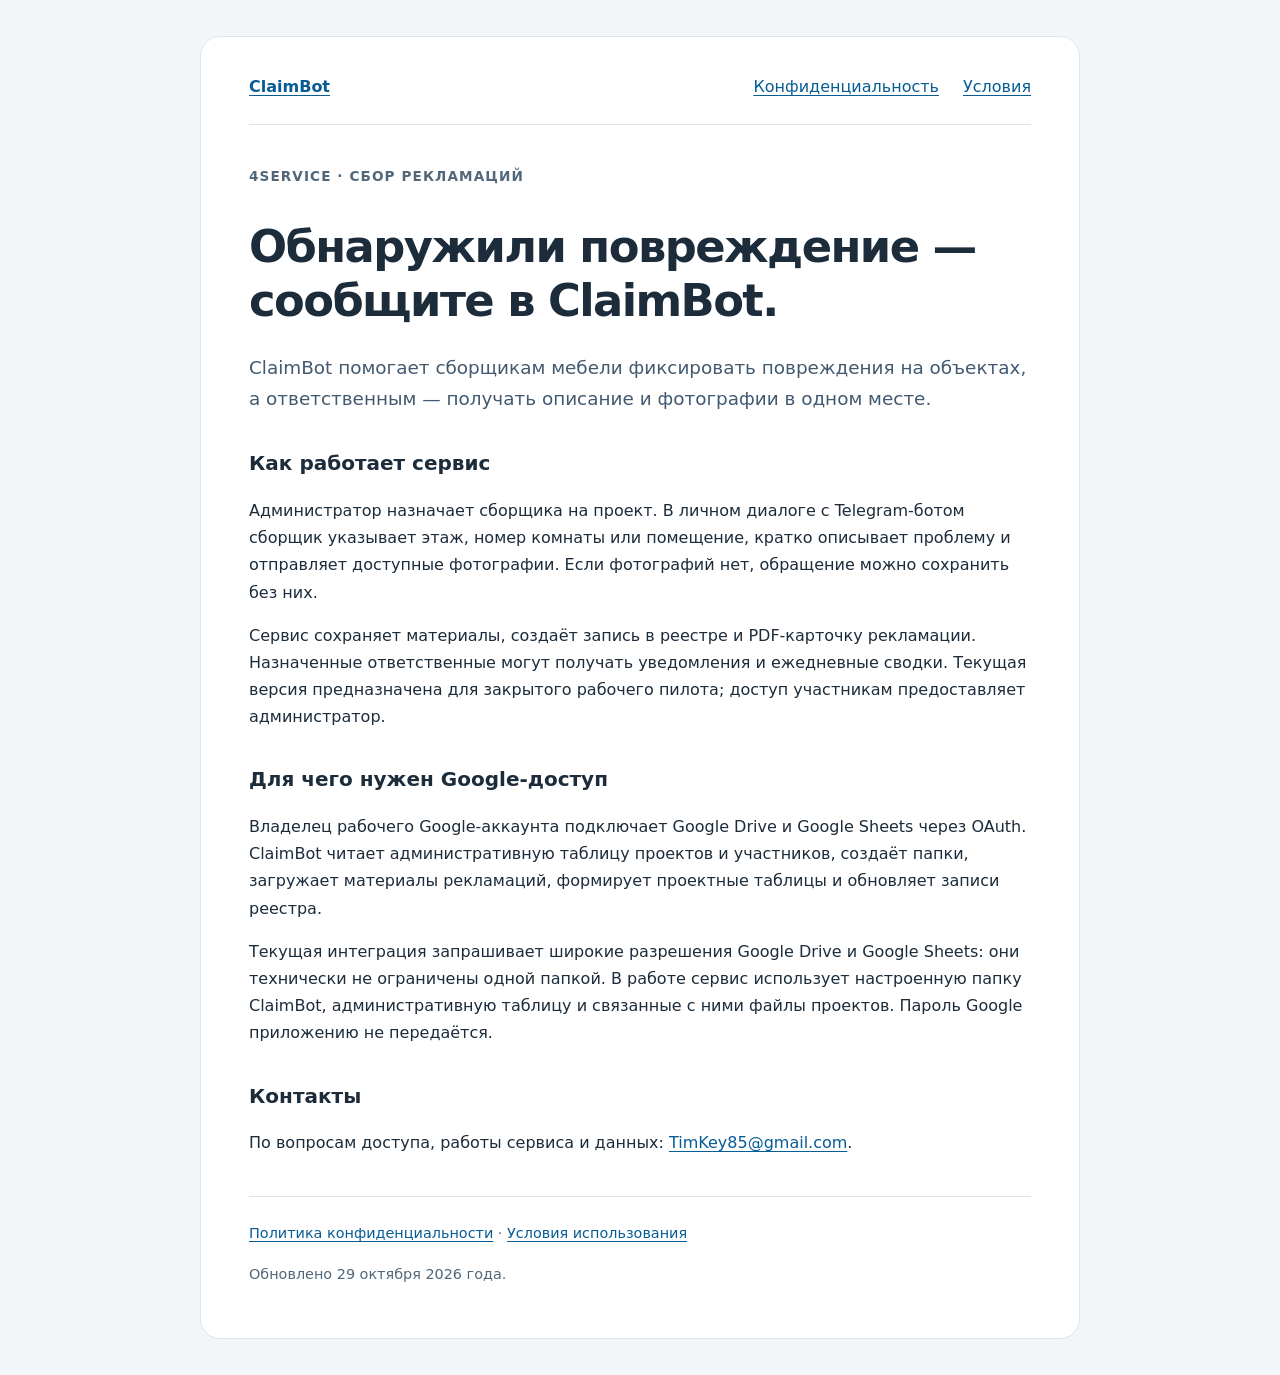
==== index.html @ 5663c94a "docs: publish ClaimBot information and policies" ====
<!doctype html>
<html lang="ru">
<head><meta charset="utf-8"><meta name="viewport" content="width=device-width,initial-scale=1"><title>ClaimBot — сбор рекламаций</title><link rel="stylesheet" href="style.css"></head>
<body><main>
<nav aria-label="Навигация"><a href="./">ClaimBot</a><a href="privacy.html">Конфиденциальность</a><a href="terms.html">Условия</a></nav>
<p class="eyebrow">4service · Сбор рекламаций</p>
<h1>Обнаружили повреждение — сообщите в ClaimBot.</h1>
<p class="lead">ClaimBot помогает сборщикам мебели фиксировать повреждения на объектах, а ответственным — получать описание и фотографии в одном месте.</p>
<h2>Как работает сервис</h2>
<p>Администратор назначает сборщика на проект. В личном диалоге с Telegram-ботом сборщик указывает этаж, номер комнаты или помещение, кратко описывает проблему и отправляет доступные фотографии. Если фотографий нет, обращение можно сохранить без них.</p>
<p>Сервис сохраняет материалы, создаёт запись в реестре и PDF-карточку рекламации. Назначенные ответственные могут получать уведомления и ежедневные сводки. Текущая версия предназначена для закрытого рабочего пилота; доступ участникам предоставляет администратор.</p>
<h2>Для чего нужен Google-доступ</h2>
<p>Владелец рабочего Google-аккаунта подключает Google Drive и Google Sheets через OAuth. ClaimBot читает административную таблицу проектов и участников, создаёт папки, загружает материалы рекламаций, формирует проектные таблицы и обновляет записи реестра.</p>
<p>Текущая интеграция запрашивает широкие разрешения Google Drive и Google Sheets: они технически не ограничены одной папкой. В работе сервис использует настроенную папку ClaimBot, административную таблицу и связанные с ними файлы проектов. Пароль Google приложению не передаётся.</p>
<h2>Контакты</h2>
<p>По вопросам доступа, работы сервиса и данных: <a href="mailto:TimKey85@gmail.com">TimKey85@gmail.com</a>.</p>
<footer><a href="privacy.html">Политика конфиденциальности</a> · <a href="terms.html">Условия использования</a><p>Обновлено 29 октября 2026 года.</p></footer>
</main></body></html>
---- style.css ----
:root{font-family:system-ui,-apple-system,"Segoe UI",sans-serif;color:#1c2c3b;background:#f3f6f9;line-height:1.7}*{box-sizing:border-box}body{margin:0}main{max-width:880px;margin:36px auto;padding:36px 48px;background:#fff;border:1px solid #dde5ec;border-radius:20px}nav{display:flex;flex-wrap:wrap;gap:12px 24px;padding-bottom:24px;border-bottom:1px solid #dde5ec}a{color:#075c96;text-underline-offset:3px}a:hover{color:#003b64}a:focus-visible{outline:3px solid #e19b27;outline-offset:4px}nav a:first-child{font-weight:750;margin-right:auto}h1{font-size:clamp(1.9rem,4.5vw,2.8rem);line-height:1.2;letter-spacing:-.035em;margin:32px 0 24px}h2{font-size:1.25rem;margin-top:32px}p{margin:16px 0}.eyebrow{margin-top:40px;color:#526779;font-size:.85rem;font-weight:650;text-transform:uppercase;letter-spacing:.08em}.lead{font-size:1.15rem;color:#425970}footer{margin-top:40px;padding-top:24px;border-top:1px solid #dde5ec;font-size:.9rem;color:#526779}@media(max-width:600px){main{margin:0;padding:24px;border:0;border-radius:0}nav{gap:12px;font-size:.9rem}nav a:first-child{width:100%}}
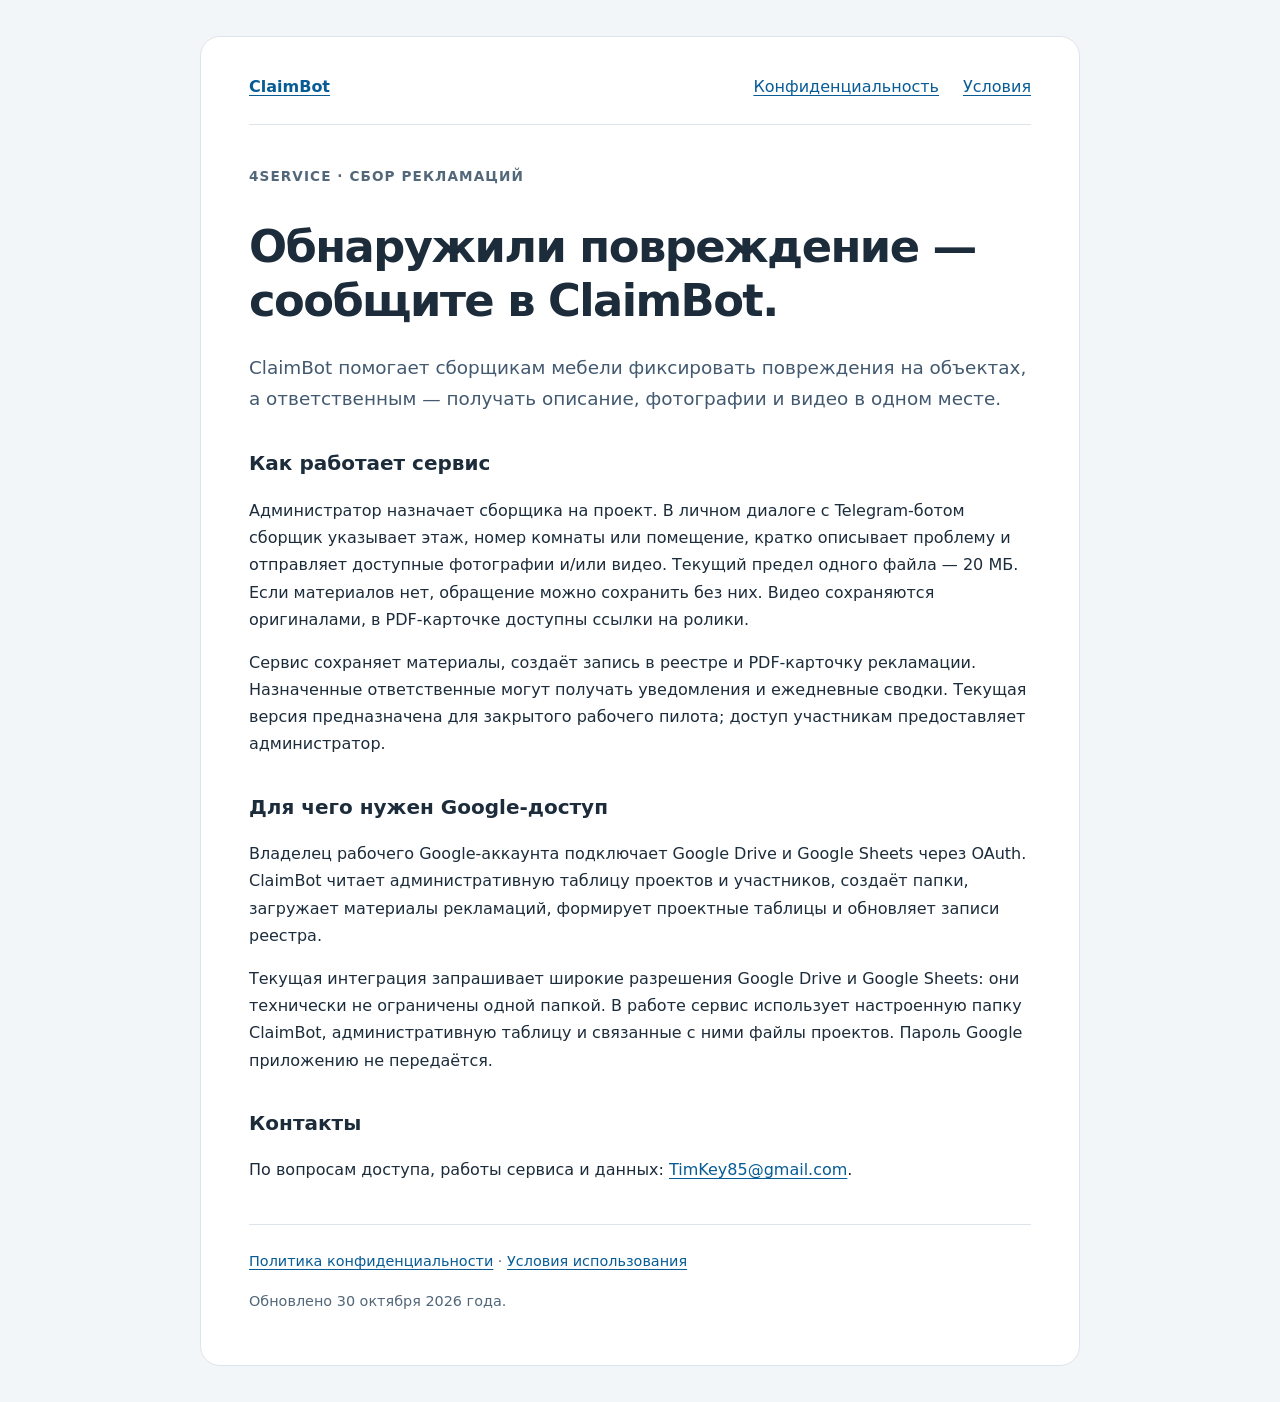
==== commit 1b5db88f: "docs: publish ClaimBot information and policies" ====
--- a/index.html
+++ b/index.html
@@ -1,18 +1,18 @@
-<!doctype html>
-<html lang="ru">
-<head><meta charset="utf-8"><meta name="viewport" content="width=device-width,initial-scale=1"><title>ClaimBot — сбор рекламаций</title><link rel="stylesheet" href="style.css"></head>
-<body><main>
-<nav aria-label="Навигация"><a href="./">ClaimBot</a><a href="privacy.html">Конфиденциальность</a><a href="terms.html">Условия</a></nav>
-<p class="eyebrow">4service · Сбор рекламаций</p>
-<h1>Обнаружили повреждение — сообщите в ClaimBot.</h1>
-<p class="lead">ClaimBot помогает сборщикам мебели фиксировать повреждения на объектах, а ответственным — получать описание и фотографии в одном месте.</p>
-<h2>Как работает сервис</h2>
-<p>Администратор назначает сборщика на проект. В личном диалоге с Telegram-ботом сборщик указывает этаж, номер комнаты или помещение, кратко описывает проблему и отправляет доступные фотографии. Если фотографий нет, обращение можно сохранить без них.</p>
-<p>Сервис сохраняет материалы, создаёт запись в реестре и PDF-карточку рекламации. Назначенные ответственные могут получать уведомления и ежедневные сводки. Текущая версия предназначена для закрытого рабочего пилота; доступ участникам предоставляет администратор.</p>
-<h2>Для чего нужен Google-доступ</h2>
-<p>Владелец рабочего Google-аккаунта подключает Google Drive и Google Sheets через OAuth. ClaimBot читает административную таблицу проектов и участников, создаёт папки, загружает материалы рекламаций, формирует проектные таблицы и обновляет записи реестра.</p>
-<p>Текущая интеграция запрашивает широкие разрешения Google Drive и Google Sheets: они технически не ограничены одной папкой. В работе сервис использует настроенную папку ClaimBot, административную таблицу и связанные с ними файлы проектов. Пароль Google приложению не передаётся.</p>
-<h2>Контакты</h2>
-<p>По вопросам доступа, работы сервиса и данных: <a href="mailto:TimKey85@gmail.com">TimKey85@gmail.com</a>.</p>
-<footer><a href="privacy.html">Политика конфиденциальности</a> · <a href="terms.html">Условия использования</a><p>Обновлено 29 октября 2026 года.</p></footer>
-</main></body></html>
+<!doctype html>
+<html lang="ru">
+<head><meta charset="utf-8"><meta name="viewport" content="width=device-width,initial-scale=1"><title>ClaimBot — сбор рекламаций</title><link rel="stylesheet" href="style.css"></head>
+<body><main>
+<nav aria-label="Навигация"><a href="./">ClaimBot</a><a href="privacy.html">Конфиденциальность</a><a href="terms.html">Условия</a></nav>
+<p class="eyebrow">4service · Сбор рекламаций</p>
+<h1>Обнаружили повреждение — сообщите в ClaimBot.</h1>
+<p class="lead">ClaimBot помогает сборщикам мебели фиксировать повреждения на объектах, а ответственным — получать описание, фотографии и видео в одном месте.</p>
+<h2>Как работает сервис</h2>
+<p>Администратор назначает сборщика на проект. В личном диалоге с Telegram-ботом сборщик указывает этаж, номер комнаты или помещение, кратко описывает проблему и отправляет доступные фотографии и/или видео. Текущий предел одного файла — 20 МБ. Если материалов нет, обращение можно сохранить без них. Видео сохраняются оригиналами, в PDF-карточке доступны ссылки на ролики.</p>
+<p>Сервис сохраняет материалы, создаёт запись в реестре и PDF-карточку рекламации. Назначенные ответственные могут получать уведомления и ежедневные сводки. Текущая версия предназначена для закрытого рабочего пилота; доступ участникам предоставляет администратор.</p>
+<h2>Для чего нужен Google-доступ</h2>
+<p>Владелец рабочего Google-аккаунта подключает Google Drive и Google Sheets через OAuth. ClaimBot читает административную таблицу проектов и участников, создаёт папки, загружает материалы рекламаций, формирует проектные таблицы и обновляет записи реестра.</p>
+<p>Текущая интеграция запрашивает широкие разрешения Google Drive и Google Sheets: они технически не ограничены одной папкой. В работе сервис использует настроенную папку ClaimBot, административную таблицу и связанные с ними файлы проектов. Пароль Google приложению не передаётся.</p>
+<h2>Контакты</h2>
+<p>По вопросам доступа, работы сервиса и данных: <a href="mailto:TimKey85@gmail.com">TimKey85@gmail.com</a>.</p>
+<footer><a href="privacy.html">Политика конфиденциальности</a> · <a href="terms.html">Условия использования</a><p>Обновлено 30 октября 2026 года.</p></footer>
+</main></body></html>
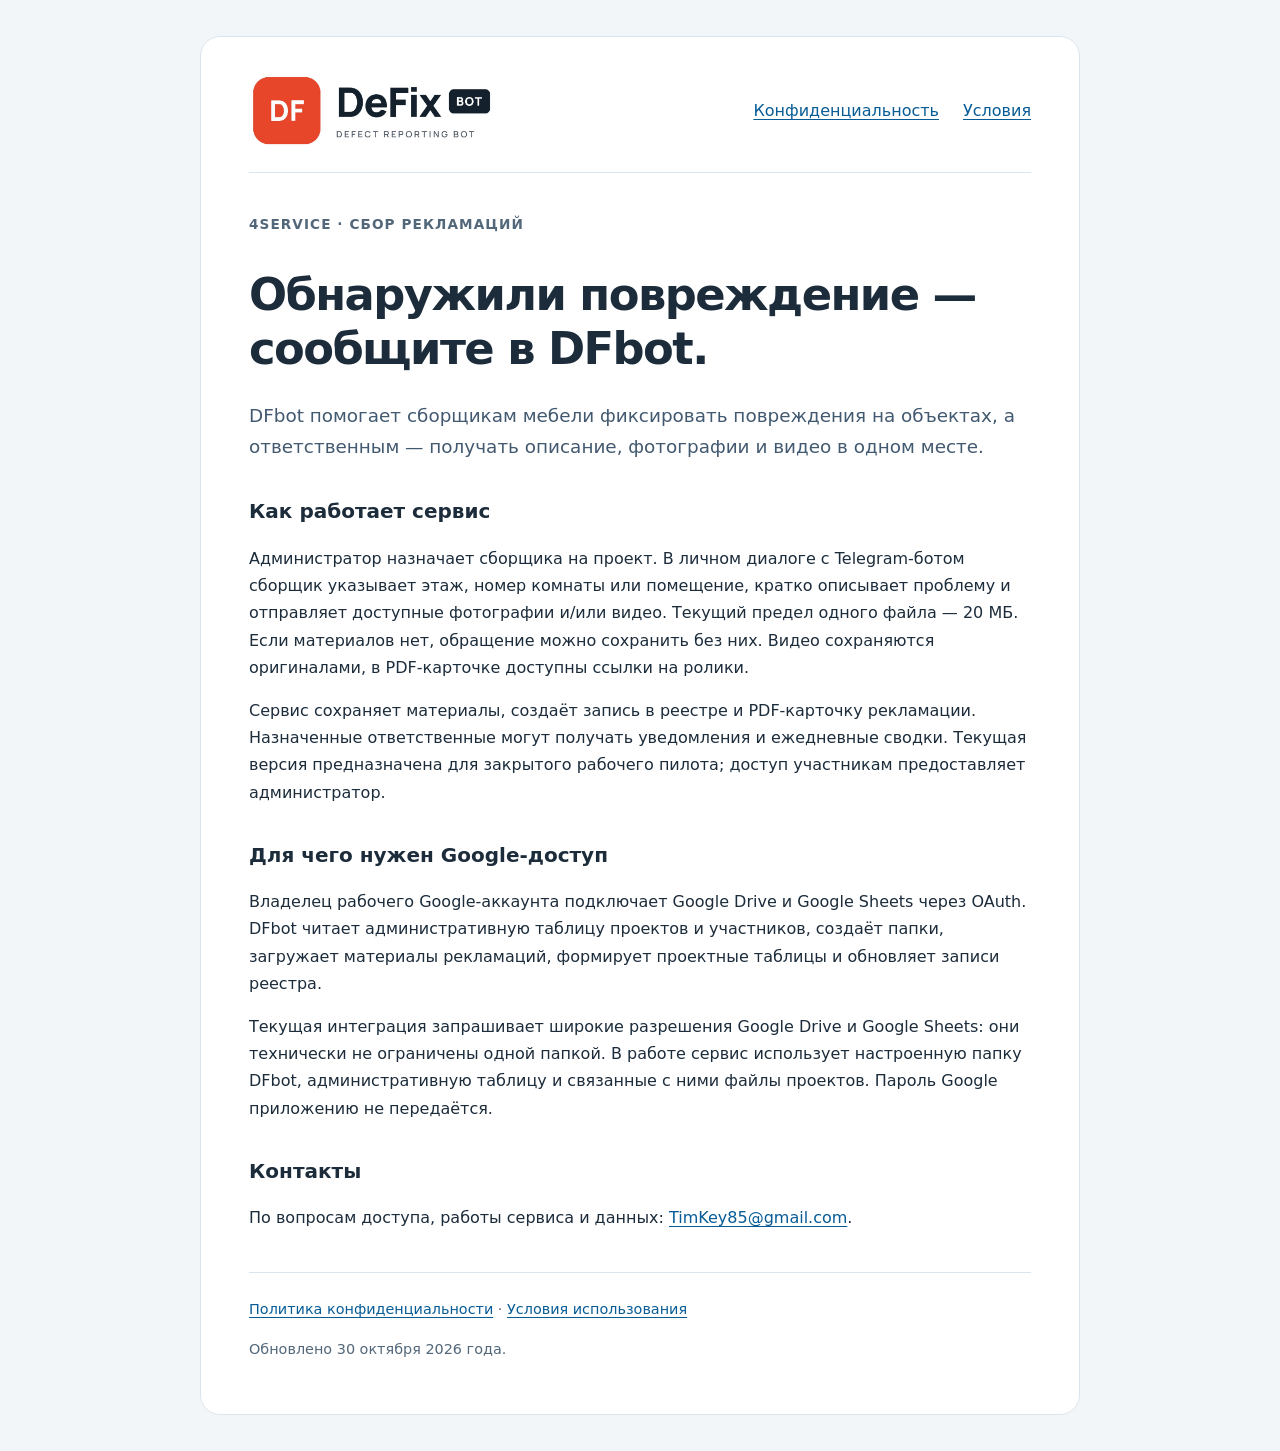
==== commit f6b1394d: "docs: publish DFbot information and policies" ====
--- a/index.html
+++ b/index.html
@@ -1,17 +1,17 @@
 <!doctype html>
 <html lang="ru">
-<head><meta charset="utf-8"><meta name="viewport" content="width=device-width,initial-scale=1"><title>ClaimBot — сбор рекламаций</title><link rel="stylesheet" href="style.css"></head>
+<head><meta charset="utf-8"><meta name="viewport" content="width=device-width,initial-scale=1"><title>DFbot — сбор рекламаций</title><link rel="stylesheet" href="style.css"></head>
 <body><main>
-<nav aria-label="Навигация"><a href="./">ClaimBot</a><a href="privacy.html">Конфиденциальность</a><a href="terms.html">Условия</a></nav>
+<nav aria-label="Навигация"><a href="./" aria-label="DFbot"><img class="brand-logo" src="dfbot-logo.png" alt="DFbot — DeFix BOT"></a><a href="privacy.html">Конфиденциальность</a><a href="terms.html">Условия</a></nav>
 <p class="eyebrow">4service · Сбор рекламаций</p>
-<h1>Обнаружили повреждение — сообщите в ClaimBot.</h1>
-<p class="lead">ClaimBot помогает сборщикам мебели фиксировать повреждения на объектах, а ответственным — получать описание, фотографии и видео в одном месте.</p>
+<h1>Обнаружили повреждение — сообщите в DFbot.</h1>
+<p class="lead">DFbot помогает сборщикам мебели фиксировать повреждения на объектах, а ответственным — получать описание, фотографии и видео в одном месте.</p>
 <h2>Как работает сервис</h2>
 <p>Администратор назначает сборщика на проект. В личном диалоге с Telegram-ботом сборщик указывает этаж, номер комнаты или помещение, кратко описывает проблему и отправляет доступные фотографии и/или видео. Текущий предел одного файла — 20 МБ. Если материалов нет, обращение можно сохранить без них. Видео сохраняются оригиналами, в PDF-карточке доступны ссылки на ролики.</p>
 <p>Сервис сохраняет материалы, создаёт запись в реестре и PDF-карточку рекламации. Назначенные ответственные могут получать уведомления и ежедневные сводки. Текущая версия предназначена для закрытого рабочего пилота; доступ участникам предоставляет администратор.</p>
 <h2>Для чего нужен Google-доступ</h2>
-<p>Владелец рабочего Google-аккаунта подключает Google Drive и Google Sheets через OAuth. ClaimBot читает административную таблицу проектов и участников, создаёт папки, загружает материалы рекламаций, формирует проектные таблицы и обновляет записи реестра.</p>
-<p>Текущая интеграция запрашивает широкие разрешения Google Drive и Google Sheets: они технически не ограничены одной папкой. В работе сервис использует настроенную папку ClaimBot, административную таблицу и связанные с ними файлы проектов. Пароль Google приложению не передаётся.</p>
+<p>Владелец рабочего Google-аккаунта подключает Google Drive и Google Sheets через OAuth. DFbot читает административную таблицу проектов и участников, создаёт папки, загружает материалы рекламаций, формирует проектные таблицы и обновляет записи реестра.</p>
+<p>Текущая интеграция запрашивает широкие разрешения Google Drive и Google Sheets: они технически не ограничены одной папкой. В работе сервис использует настроенную папку DFbot, административную таблицу и связанные с ними файлы проектов. Пароль Google приложению не передаётся.</p>
 <h2>Контакты</h2>
 <p>По вопросам доступа, работы сервиса и данных: <a href="mailto:TimKey85@gmail.com">TimKey85@gmail.com</a>.</p>
 <footer><a href="privacy.html">Политика конфиденциальности</a> · <a href="terms.html">Условия использования</a><p>Обновлено 30 октября 2026 года.</p></footer>
--- a/style.css
+++ b/style.css
@@ -1 +1,3 @@
-:root{font-family:system-ui,-apple-system,"Segoe UI",sans-serif;color:#1c2c3b;background:#f3f6f9;line-height:1.7}*{box-sizing:border-box}body{margin:0}main{max-width:880px;margin:36px auto;padding:36px 48px;background:#fff;border:1px solid #dde5ec;border-radius:20px}nav{display:flex;flex-wrap:wrap;gap:12px 24px;padding-bottom:24px;border-bottom:1px solid #dde5ec}a{color:#075c96;text-underline-offset:3px}a:hover{color:#003b64}a:focus-visible{outline:3px solid #e19b27;outline-offset:4px}nav a:first-child{font-weight:750;margin-right:auto}h1{font-size:clamp(1.9rem,4.5vw,2.8rem);line-height:1.2;letter-spacing:-.035em;margin:32px 0 24px}h2{font-size:1.25rem;margin-top:32px}p{margin:16px 0}.eyebrow{margin-top:40px;color:#526779;font-size:.85rem;font-weight:650;text-transform:uppercase;letter-spacing:.08em}.lead{font-size:1.15rem;color:#425970}footer{margin-top:40px;padding-top:24px;border-top:1px solid #dde5ec;font-size:.9rem;color:#526779}@media(max-width:600px){main{margin:0;padding:24px;border:0;border-radius:0}nav{gap:12px;font-size:.9rem}nav a:first-child{width:100%}}
+:root{font-family:system-ui,-apple-system,"Segoe UI",sans-serif;color:#1c2c3b;background:#f3f6f9;line-height:1.7}*{box-sizing:border-box}body{margin:0}main{max-width:880px;margin:36px auto;padding:36px 48px;background:#fff;border:1px solid #dde5ec;border-radius:20px}nav{display:flex;flex-wrap:wrap;gap:12px 24px;padding-bottom:24px;border-bottom:1px solid #dde5ec}a{color:#075c96;text-underline-offset:3px}a:hover{color:#003b64}a:focus-visible{outline:3px solid #e19b27;outline-offset:4px}nav a:first-child{font-weight:750;margin-right:auto}h1{font-size:clamp(1.9rem,4.5vw,2.8rem);line-height:1.2;letter-spacing:-.035em;margin:32px 0 24px}h2{font-size:1.25rem;margin-top:32px}p{margin:16px 0}.eyebrow{margin-top:40px;color:#526779;font-size:.85rem;font-weight:650;text-transform:uppercase;letter-spacing:.08em}.lead{font-size:1.15rem;color:#425970}footer{margin-top:40px;padding-top:24px;border-top:1px solid #dde5ec;font-size:.9rem;color:#526779}@media(max-width:600px){main{margin:0;padding:24px;border:0;border-radius:0}nav{gap:12px;font-size:.9rem}nav a:first-child{width:100%}}
+
+.brand-logo{display:block;width:245px;max-width:100%;height:auto}nav{align-items:center}
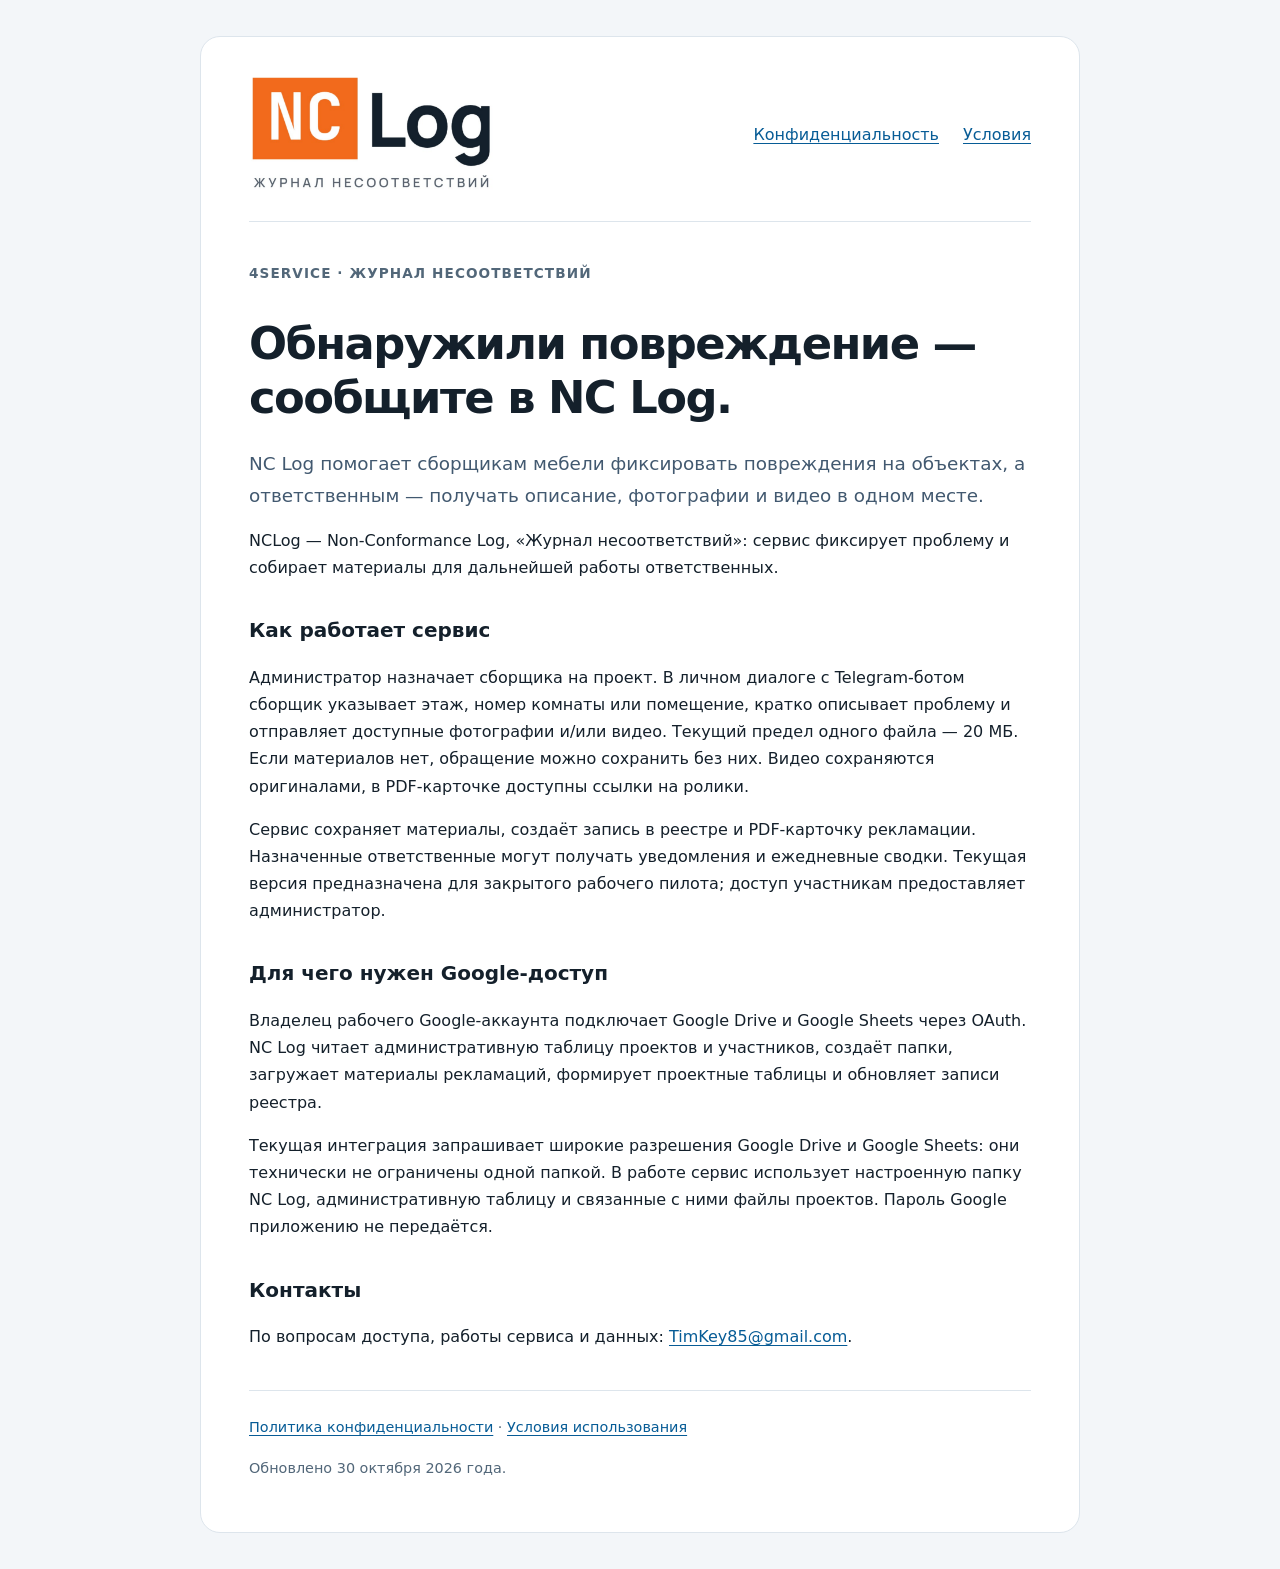
==== commit fb99e0a9: "docs: publish NC Log information and policies" ====
--- a/index.html
+++ b/index.html
@@ -1,17 +1,18 @@
 <!doctype html>
 <html lang="ru">
-<head><meta charset="utf-8"><meta name="viewport" content="width=device-width,initial-scale=1"><title>DFbot — сбор рекламаций</title><link rel="stylesheet" href="style.css"></head>
+<head><meta charset="utf-8"><meta name="viewport" content="width=device-width,initial-scale=1"><title>NC Log — сбор рекламаций</title><link rel="stylesheet" href="style.css"></head>
 <body><main>
-<nav aria-label="Навигация"><a href="./" aria-label="DFbot"><img class="brand-logo" src="dfbot-logo.png" alt="DFbot — DeFix BOT"></a><a href="privacy.html">Конфиденциальность</a><a href="terms.html">Условия</a></nav>
-<p class="eyebrow">4service · Сбор рекламаций</p>
-<h1>Обнаружили повреждение — сообщите в DFbot.</h1>
-<p class="lead">DFbot помогает сборщикам мебели фиксировать повреждения на объектах, а ответственным — получать описание, фотографии и видео в одном месте.</p>
+<nav aria-label="Навигация"><a href="./" aria-label="NC Log"><img class="brand-logo" src="nclog-logo-ru.png" alt="NC Log — Журнал несоответствий"></a><a href="privacy.html">Конфиденциальность</a><a href="terms.html">Условия</a></nav>
+<p class="eyebrow">4service · Журнал несоответствий</p>
+<h1>Обнаружили повреждение — сообщите в NC Log.</h1>
+<p class="lead">NC Log помогает сборщикам мебели фиксировать повреждения на объектах, а ответственным — получать описание, фотографии и видео в одном месте.</p>
+<p>NCLog — Non-Conformance Log, «Журнал несоответствий»: сервис фиксирует проблему и собирает материалы для дальнейшей работы ответственных.</p>
 <h2>Как работает сервис</h2>
 <p>Администратор назначает сборщика на проект. В личном диалоге с Telegram-ботом сборщик указывает этаж, номер комнаты или помещение, кратко описывает проблему и отправляет доступные фотографии и/или видео. Текущий предел одного файла — 20 МБ. Если материалов нет, обращение можно сохранить без них. Видео сохраняются оригиналами, в PDF-карточке доступны ссылки на ролики.</p>
 <p>Сервис сохраняет материалы, создаёт запись в реестре и PDF-карточку рекламации. Назначенные ответственные могут получать уведомления и ежедневные сводки. Текущая версия предназначена для закрытого рабочего пилота; доступ участникам предоставляет администратор.</p>
 <h2>Для чего нужен Google-доступ</h2>
-<p>Владелец рабочего Google-аккаунта подключает Google Drive и Google Sheets через OAuth. DFbot читает административную таблицу проектов и участников, создаёт папки, загружает материалы рекламаций, формирует проектные таблицы и обновляет записи реестра.</p>
-<p>Текущая интеграция запрашивает широкие разрешения Google Drive и Google Sheets: они технически не ограничены одной папкой. В работе сервис использует настроенную папку DFbot, административную таблицу и связанные с ними файлы проектов. Пароль Google приложению не передаётся.</p>
+<p>Владелец рабочего Google-аккаунта подключает Google Drive и Google Sheets через OAuth. NC Log читает административную таблицу проектов и участников, создаёт папки, загружает материалы рекламаций, формирует проектные таблицы и обновляет записи реестра.</p>
+<p>Текущая интеграция запрашивает широкие разрешения Google Drive и Google Sheets: они технически не ограничены одной папкой. В работе сервис использует настроенную папку NC Log, административную таблицу и связанные с ними файлы проектов. Пароль Google приложению не передаётся.</p>
 <h2>Контакты</h2>
 <p>По вопросам доступа, работы сервиса и данных: <a href="mailto:TimKey85@gmail.com">TimKey85@gmail.com</a>.</p>
 <footer><a href="privacy.html">Политика конфиденциальности</a> · <a href="terms.html">Условия использования</a><p>Обновлено 30 октября 2026 года.</p></footer>
--- a/style.css
+++ b/style.css
@@ -1,3 +1,3 @@
-:root{font-family:system-ui,-apple-system,"Segoe UI",sans-serif;color:#1c2c3b;background:#f3f6f9;line-height:1.7}*{box-sizing:border-box}body{margin:0}main{max-width:880px;margin:36px auto;padding:36px 48px;background:#fff;border:1px solid #dde5ec;border-radius:20px}nav{display:flex;flex-wrap:wrap;gap:12px 24px;padding-bottom:24px;border-bottom:1px solid #dde5ec}a{color:#075c96;text-underline-offset:3px}a:hover{color:#003b64}a:focus-visible{outline:3px solid #e19b27;outline-offset:4px}nav a:first-child{font-weight:750;margin-right:auto}h1{font-size:clamp(1.9rem,4.5vw,2.8rem);line-height:1.2;letter-spacing:-.035em;margin:32px 0 24px}h2{font-size:1.25rem;margin-top:32px}p{margin:16px 0}.eyebrow{margin-top:40px;color:#526779;font-size:.85rem;font-weight:650;text-transform:uppercase;letter-spacing:.08em}.lead{font-size:1.15rem;color:#425970}footer{margin-top:40px;padding-top:24px;border-top:1px solid #dde5ec;font-size:.9rem;color:#526779}@media(max-width:600px){main{margin:0;padding:24px;border:0;border-radius:0}nav{gap:12px;font-size:.9rem}nav a:first-child{width:100%}}
+:root{font-family:system-ui,-apple-system,"Segoe UI",sans-serif;color:#14202B;background:#f3f6f9;line-height:1.7}*{box-sizing:border-box}body{margin:0}main{max-width:880px;margin:36px auto;padding:36px 48px;background:#fff;border:1px solid #dde5ec;border-radius:20px}nav{display:flex;flex-wrap:wrap;gap:12px 24px;padding-bottom:24px;border-bottom:1px solid #dde5ec}a{color:#075c96;text-underline-offset:3px}a:hover{color:#003b64}a:focus-visible{outline:3px solid #F26B1D;outline-offset:4px}nav a:first-child{font-weight:750;margin-right:auto}h1{font-size:clamp(1.9rem,4.5vw,2.8rem);line-height:1.2;letter-spacing:-.035em;margin:32px 0 24px}h2{font-size:1.25rem;margin-top:32px}p{margin:16px 0}.eyebrow{margin-top:40px;color:#526779;font-size:.85rem;font-weight:650;text-transform:uppercase;letter-spacing:.08em}.lead{font-size:1.15rem;color:#425970}footer{margin-top:40px;padding-top:24px;border-top:1px solid #dde5ec;font-size:.9rem;color:#526779}@media(max-width:600px){main{margin:0;padding:24px;border:0;border-radius:0}nav{gap:12px;font-size:.9rem}nav a:first-child{width:100%}}
 
 .brand-logo{display:block;width:245px;max-width:100%;height:auto}nav{align-items:center}
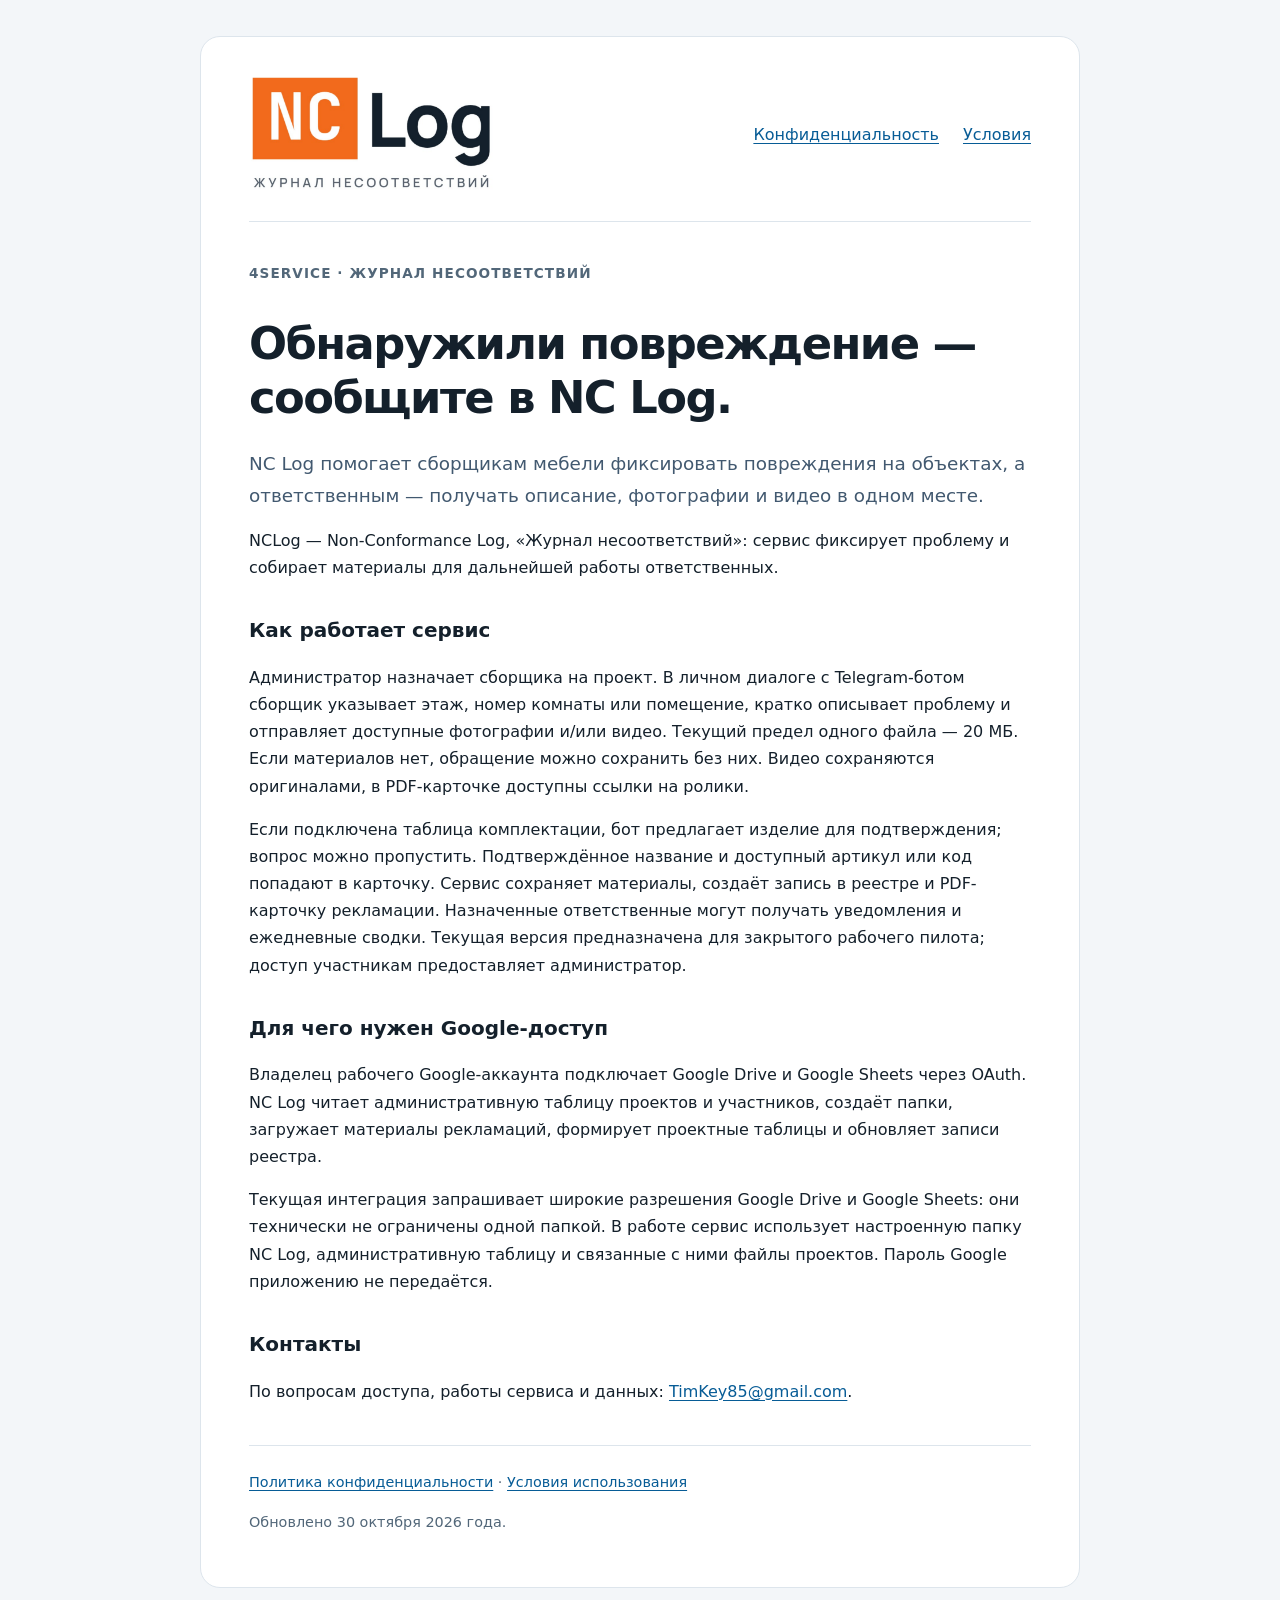
==== commit 98fe85ae: "docs: publish NC Log information and policies" ====
--- a/index.html
+++ b/index.html
@@ -9,7 +9,7 @@
 <p>NCLog — Non-Conformance Log, «Журнал несоответствий»: сервис фиксирует проблему и собирает материалы для дальнейшей работы ответственных.</p>
 <h2>Как работает сервис</h2>
 <p>Администратор назначает сборщика на проект. В личном диалоге с Telegram-ботом сборщик указывает этаж, номер комнаты или помещение, кратко описывает проблему и отправляет доступные фотографии и/или видео. Текущий предел одного файла — 20 МБ. Если материалов нет, обращение можно сохранить без них. Видео сохраняются оригиналами, в PDF-карточке доступны ссылки на ролики.</p>
-<p>Сервис сохраняет материалы, создаёт запись в реестре и PDF-карточку рекламации. Назначенные ответственные могут получать уведомления и ежедневные сводки. Текущая версия предназначена для закрытого рабочего пилота; доступ участникам предоставляет администратор.</p>
+<p>Если подключена таблица комплектации, бот предлагает изделие для подтверждения; вопрос можно пропустить. Подтверждённое название и доступный артикул или код попадают в карточку. Сервис сохраняет материалы, создаёт запись в реестре и PDF-карточку рекламации. Назначенные ответственные могут получать уведомления и ежедневные сводки. Текущая версия предназначена для закрытого рабочего пилота; доступ участникам предоставляет администратор.</p>
 <h2>Для чего нужен Google-доступ</h2>
 <p>Владелец рабочего Google-аккаунта подключает Google Drive и Google Sheets через OAuth. NC Log читает административную таблицу проектов и участников, создаёт папки, загружает материалы рекламаций, формирует проектные таблицы и обновляет записи реестра.</p>
 <p>Текущая интеграция запрашивает широкие разрешения Google Drive и Google Sheets: они технически не ограничены одной папкой. В работе сервис использует настроенную папку NC Log, административную таблицу и связанные с ними файлы проектов. Пароль Google приложению не передаётся.</p>
